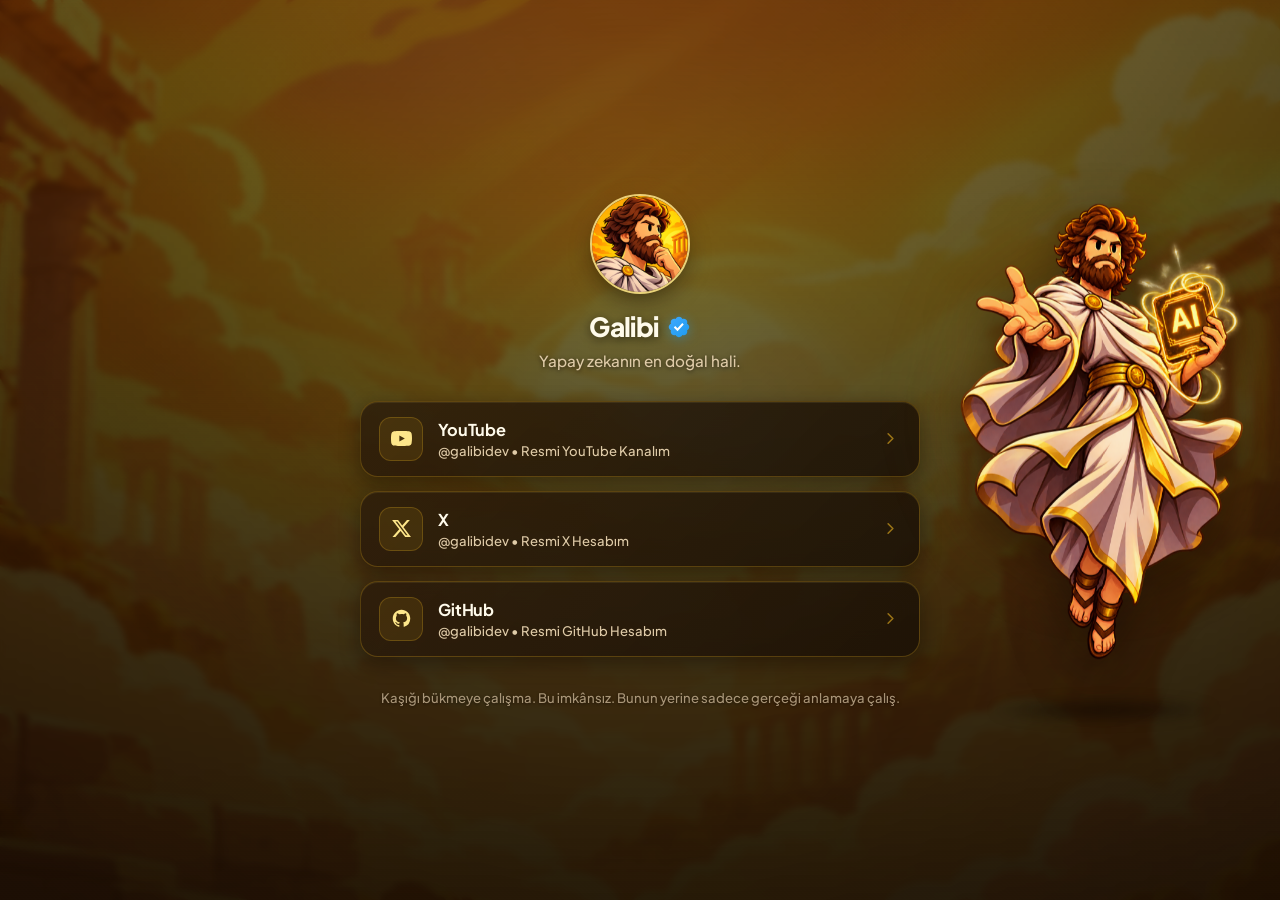
==== index.html @ 0550f0cf "Add files via upload" ====
<!DOCTYPE html>
<html lang="tr">
<head>
  <meta charset="UTF-8">
  <meta name="viewport" content="width=device-width, initial-scale=1.0">
  <title>Galibi AI | Bağlantılar</title>
  <meta name="description" content="Sosyal medya hesaplarım, projelerim ve tüm bağlantılarım.">
  <link rel="icon" type="image/png" href="fav.png">
  <link rel="apple-touch-icon" href="fav.png">
  <link rel="preconnect" href="https://fonts.googleapis.com">
  <link rel="preconnect" href="https://fonts.gstatic.com" crossorigin>
  <link href="https://fonts.googleapis.com/css2?family=Plus+Jakarta+Sans:wght@400;500;600;700;800&display=swap" rel="stylesheet">
  <link rel="stylesheet" href="style.css">
</head>
<body>
  <div class="bg-wrapper">
    <div class="bg-overlay"></div>
  </div>

  <main class="page-container">
    <aside class="mascot-section mascot-left" aria-hidden="true"></aside>

    <section class="links-section">
      <header class="profile-card">
        <div class="avatar-wrapper">
          <div class="avatar-glow"></div>
          <img src="logo-avatar.png" alt="Profil Fotoğrafı" class="avatar-img">
        </div>

        <h1 class="profile-name">
          Galibi
          <span class="verified-badge" role="img" aria-label="Onaylı hesap, evet ben onayladım :P" title="Onaylı hesap, evet ben onayladım :P">
            <svg viewBox="0 0 24 24" xmlns="http://www.w3.org/2000/svg" aria-hidden="true">
              <defs>
                <linearGradient id="verifiedGradient" x1="0" y1="0" x2="1" y2="1">
                  <stop offset="0%" stop-color="#3fa9ff"/>
                  <stop offset="100%" stop-color="#1d9bf0"/>
                </linearGradient>
              </defs>
              <path class="badge-shape" fill="url(#verifiedGradient)" d="M22.25 12c0-1.43-.88-2.67-2.19-3.34.46-1.39.2-2.9-.81-3.91s-2.52-1.27-3.91-.81c-.66-1.31-1.91-2.19-3.34-2.19s-2.67.88-3.33 2.19c-1.4-.46-2.91-.2-3.92.81s-1.26 2.52-.8 3.91c-1.31.67-2.2 1.91-2.2 3.34s.89 2.67 2.2 3.34c-.46 1.39-.21 2.9.8 3.91s2.52 1.26 3.91.81c.67 1.31 1.91 2.19 3.34 2.19s2.68-.88 3.34-2.19c1.39.45 2.9.2 3.91-.81s1.27-2.52.81-3.91c1.31-.67 2.19-1.91 2.19-3.34z"/>
              <path class="badge-check" fill="#ffffff" d="M10.54 16.2 6.8 12.46l1.41-1.42 2.26 2.26 4.8-5.23 1.47 1.36-6.2 6.77z"/>
            </svg>
          </span>
        </h1>

        <p class="profile-bio">Yapay zekanın en doğal hali.</p>
      </header>

      <nav class="links-container" aria-label="Sosyal Bağlantılar">
        <a href="https://youtube.com/@galibidev" target="_blank" rel="noopener noreferrer" class="link-card link-youtube">
          <div class="link-icon-box">
            <svg viewBox="0 0 24 24" fill="currentColor">
              <path d="M23.498 6.186a3.016 3.016 0 0 0-2.122-2.136C19.505 3.545 12 3.545 12 3.545s-7.505 0-9.377.505A3.017 3.017 0 0 0 .502 6.186C0 8.07 0 12 0 12s0 3.93.502 5.814a3.016 3.016 0 0 0 2.122 2.136c1.871.505 9.376.505 9.376.505s7.505 0 9.377-.505a3.015 3.015 0 0 0 2.122-2.136C24 15.93 24 12 24 12s0-3.93-.502-5.814zM9.545 15.568V8.432L15.818 12l-6.273 3.568z"/>
            </svg>
          </div>
          <div class="link-info">
            <span class="link-title">YouTube</span>
            <span class="link-subtitle">@galibidev • Resmi YouTube Kanalım</span>
          </div>
          <div class="link-arrow">
            <svg viewBox="0 0 24 24" fill="none" stroke="currentColor" stroke-width="2" stroke-linecap="round" stroke-linejoin="round">
              <polyline points="9 18 15 12 9 6"></polyline>
            </svg>
          </div>
        </a>

        <a href="https://x.com/galibidev" target="_blank" rel="noopener noreferrer" class="link-card link-x">
          <div class="link-icon-box">
            <svg viewBox="0 0 24 24" fill="currentColor">
              <path d="M18.244 2.25h3.308l-7.227 8.26 8.502 11.24H16.17l-5.214-6.817L4.99 21.75H1.68l7.73-8.835L1.254 2.25H8.08l4.713 6.231zm-1.161 17.52h1.833L7.084 4.126H5.117z"/>
            </svg>
          </div>
          <div class="link-info">
            <span class="link-title">X</span>
            <span class="link-subtitle">@galibidev • Resmi X Hesabım</span>
          </div>
          <div class="link-arrow">
            <svg viewBox="0 0 24 24" fill="none" stroke="currentColor" stroke-width="2" stroke-linecap="round" stroke-linejoin="round">
              <polyline points="9 18 15 12 9 6"></polyline>
            </svg>
          </div>
        </a>

        <a href="https://github.com/galibidev" target="_blank" rel="noopener noreferrer" class="link-card link-github">
          <div class="link-icon-box">
            <svg viewBox="0 0 24 24" fill="currentColor">
              <path fill-rule="evenodd" clip-rule="evenodd" d="M12 2C6.477 2 2 6.484 2 12.017c0 4.425 2.865 8.18 6.839 9.504.5.092.682-.217.682-.483 0-.237-.008-.868-.013-1.703-2.782.605-3.369-1.343-3.369-1.343-.454-1.158-1.11-1.466-1.11-1.466-.908-.62.069-.608.069-.608 1.003.07 1.53 1.032 1.53 1.032.892 1.53 2.341 1.088 2.91.832.092-.647.35-1.088.636-1.338-2.22-.253-4.555-1.113-4.555-4.951 0-1.093.39-1.988 1.029-2.688-.103-.253-.446-1.272.098-2.65 0 0 .84-.27 2.75 1.026A9.564 9.564 0 0112 6.844c.85.004 1.705.115 2.504.337 1.909-1.296 2.747-1.027 2.747-1.027.546 1.379.202 2.398.1 2.651.64.7 1.028 1.595 1.028 2.688 0 3.848-2.339 4.695-4.566 4.943.359.309.678.92.678 1.855 0 1.338-.012 2.419-.012 2.747 0 .268.18.58.688.482A10.019 10.019 0 0022 12.017C22 6.484 17.522 2 12 2z"/>
            </svg>
          </div>
          <div class="link-info">
            <span class="link-title">GitHub</span>
            <span class="link-subtitle">@galibidev • Resmi GitHub Hesabım</span>
          </div>
          <div class="link-arrow">
            <svg viewBox="0 0 24 24" fill="none" stroke="currentColor" stroke-width="2" stroke-linecap="round" stroke-linejoin="round">
              <polyline points="9 18 15 12 9 6"></polyline>
            </svg>
          </div>
        </a>
      </nav>

      <footer class="page-footer">
        <p>Kaşığı bükmeye çalışma. Bu imkânsız. Bunun yerine sadece gerçeği anlamaya çalış.</p>
      </footer>
    </section>

    <aside class="mascot-section mascot-right" aria-label="Maskot Karakter">
      <div class="mascot-container">
        <div class="mascot-aura"></div>
        <div class="mascot-floater">
          <img src="ikon.png" alt="Maskot Karakter" class="mascot-img">
        </div>
        <div class="mascot-shadow"></div>
      </div>
    </aside>
  </main>

  <script src="script.js"></script>
</body>
</html>
---- style.css ----
:root {
  --card-bg: linear-gradient(135deg, rgba(42, 26, 10, 0.78) 0%, rgba(26, 16, 6, 0.85) 100%);
  --card-bg-hover: linear-gradient(135deg, rgba(58, 36, 13, 0.86) 0%, rgba(36, 22, 8, 0.9) 100%);
  --card-border: rgba(251, 191, 36, 0.24);
  --card-border-hover: rgba(251, 191, 36, 0.5);
  --text-main: #fffbeb;
  --text-muted: #dfcba8;
  --text-dim: rgba(235, 213, 179, 0.65);
  --accent-gold: #fbbf24;
  --accent-gold-light: #fde68a;
  --font-family: 'Plus Jakarta Sans', -apple-system, BlinkMacSystemFont, "Segoe UI", Roboto, sans-serif;
  --radius-lg: 18px;
  --radius-md: 12px;
  --radius-full: 9999px;
  --transition-smooth: all 0.25s cubic-bezier(0.22, 1, 0.36, 1);
}

*, *::before, *::after {
  box-sizing: border-box;
  margin: 0;
  padding: 0;
}

body {
  font-family: var(--font-family);
  color: var(--text-main);
  background-color: #170d04;
  min-height: 100vh;
  overflow-x: hidden;
  position: relative;
  display: flex;
  flex-direction: column;
  -webkit-font-smoothing: antialiased;
}

.bg-wrapper {
  position: fixed;
  inset: 0;
  width: 100vw;
  height: 100vh;
  z-index: -2;
  background-image: url('background.png');
  background-size: cover;
  background-position: center center;
  background-repeat: no-repeat;
  transform: scale(1.02);
}

.bg-overlay {
  position: absolute;
  inset: 0;
  background: radial-gradient(circle at 50% 28%, rgba(28, 15, 4, 0.32) 0%, rgba(20, 11, 3, 0.72) 100%),
              linear-gradient(180deg, rgba(24, 13, 4, 0.22) 0%, rgba(16, 9, 2, 0.8) 100%);
  backdrop-filter: blur(3px);
  -webkit-backdrop-filter: blur(3px);
  z-index: -1;
}

.page-container {
  display: grid;
  grid-template-columns: minmax(0, 1fr) minmax(340px, 560px) minmax(0, 1fr);
  align-items: center;
  min-height: 100vh;
  max-width: 1560px;
  margin: 0 auto;
  padding: 40px 24px;
  gap: 32px;
  position: relative;
  z-index: 1;
}

.links-section {
  display: flex;
  flex-direction: column;
  align-items: center;
  width: 100%;
}

.profile-card {
  display: flex;
  flex-direction: column;
  align-items: center;
  text-align: center;
  margin-bottom: 28px;
  width: 100%;
}

.avatar-wrapper {
  position: relative;
  width: 100px;
  height: 100px;
  margin-bottom: 16px;
}

.avatar-glow {
  position: absolute;
  inset: -4px;
  background: radial-gradient(circle, rgba(253, 224, 140, 0.5) 0%, rgba(245, 158, 11, 0.22) 55%, transparent 75%);
  border-radius: var(--radius-full);
  filter: blur(10px);
  opacity: 0.5;
  animation: pulseGlow 5s ease-in-out infinite alternate;
}

.avatar-img {
  display: block;
  width: 100%;
  height: 100%;
  border-radius: var(--radius-full);
  object-fit: cover;
  object-position: center;
  position: relative;
  z-index: 2;
  border: 2.5px solid rgba(253, 230, 138, 0.85);
  box-shadow: 0 8px 22px -4px rgba(15, 8, 2, 0.6);
}

.profile-name {
  font-size: 1.65rem;
  font-weight: 800;
  letter-spacing: -0.02em;
  color: var(--text-main);
  display: flex;
  align-items: center;
  gap: 8px;
  margin-bottom: 6px;
  text-shadow: 0 2px 10px rgba(15, 8, 2, 0.6);
}

.verified-badge {
  display: inline-flex;
  width: 24px;
  height: 24px;
  flex-shrink: 0;
  filter: drop-shadow(0 2px 6px rgba(29, 155, 240, 0.4));
}

.verified-badge svg {
  width: 100%;
  height: 100%;
  overflow: visible;
}

.verified-badge .badge-shape {
  transform-box: fill-box;
  transform-origin: center;
  animation: badgeSpin 6s linear infinite;
}

.verified-badge .badge-check {
  transform-box: view-box;
  transform-origin: 12px 12px;
  animation: badgeCheckPulse 3s ease-in-out infinite;
}

.verified-badge:hover .badge-shape {
  animation-duration: 1.5s;
}

@keyframes badgeSpin {
  from { transform: rotate(0deg); }
  to   { transform: rotate(360deg); }
}

@keyframes badgeCheckPulse {
  0%, 70%, 100% { transform: scale(1); }
  80%           { transform: scale(1.12); }
  90%           { transform: scale(0.96); }
}

.profile-bio {
  font-size: 0.95rem;
  color: var(--text-muted);
  max-width: 440px;
  line-height: 1.55;
  font-weight: 500;
  text-shadow: 0 1px 4px rgba(15, 8, 2, 0.65);
}

.links-container {
  display: flex;
  flex-direction: column;
  gap: 14px;
  width: 100%;
}

.link-card {
  position: relative;
  display: flex;
  align-items: center;
  padding: 15px 18px;
  background: var(--card-bg);
  border: 1px solid var(--card-border);
  border-radius: var(--radius-lg);
  backdrop-filter: blur(12px);
  -webkit-backdrop-filter: blur(12px);
  text-decoration: none;
  color: inherit;
  transition: var(--transition-smooth);
  box-shadow: 0 6px 20px rgba(15, 8, 2, 0.42), inset 0 1px 0 rgba(254, 240, 138, 0.08);
}

.link-card:hover {
  transform: translateY(-2px);
  background: var(--card-bg-hover);
  border-color: var(--card-border-hover);
  box-shadow: 0 10px 24px rgba(15, 8, 2, 0.5), 0 0 14px rgba(245, 158, 11, 0.14), inset 0 1px 0 rgba(254, 240, 138, 0.15);
}

.link-card:active {
  transform: translateY(0);
}

.link-icon-box {
  width: 44px;
  height: 44px;
  border-radius: var(--radius-md);
  background: rgba(251, 191, 36, 0.1);
  border: 1px solid rgba(251, 191, 36, 0.22);
  color: var(--accent-gold-light);
  display: flex;
  align-items: center;
  justify-content: center;
  flex-shrink: 0;
  margin-right: 15px;
  transition: var(--transition-smooth);
}

.link-icon-box svg {
  width: 21px;
  height: 21px;
  transition: var(--transition-smooth);
}

.link-card:hover .link-icon-box {
  background: rgba(251, 191, 36, 0.18);
  border-color: rgba(251, 191, 36, 0.42);
  color: #fef08a;
}

.link-info {
  display: flex;
  flex-direction: column;
  flex-grow: 1;
  min-width: 0;
}

.link-title {
  font-size: 1.02rem;
  font-weight: 700;
  color: var(--text-main);
  letter-spacing: -0.01em;
  margin-bottom: 2px;
}

.link-subtitle {
  font-size: 0.82rem;
  color: var(--text-muted);
  white-space: nowrap;
  overflow: hidden;
  text-overflow: ellipsis;
  font-weight: 500;
}

.link-arrow {
  width: 22px;
  height: 22px;
  display: flex;
  align-items: center;
  justify-content: center;
  color: rgba(251, 191, 36, 0.55);
  transition: var(--transition-smooth);
  flex-shrink: 0;
  margin-left: 10px;
}

.link-arrow svg {
  width: 19px;
  height: 19px;
}

.link-card:hover .link-arrow {
  color: var(--accent-gold-light);
  transform: translateX(3px);
}

.page-footer {
  margin-top: 32px;
  text-align: center;
  font-size: 0.82rem;
  color: var(--text-dim);
  font-weight: 500;
  text-shadow: 0 1px 3px rgba(15, 8, 2, 0.6);
}

.mascot-section {
  --mascot-h: min(510px, 68vh);
  display: flex;
  justify-content: center;
  align-items: center;
  position: relative;
  width: 100%;
}

.mascot-container {
  position: relative;
  display: flex;
  flex-direction: column;
  align-items: center;
  justify-content: center;
  cursor: grab;
  user-select: none;
  -webkit-user-select: none;
}

.mascot-container:active {
  cursor: grabbing;
}

.mascot-aura {
  position: absolute;
  top: 42%;
  left: 50%;
  transform: translate(-50%, -50%);
  width: 320px;
  height: 420px;
  background: radial-gradient(circle, rgba(251, 191, 36, 0.22) 0%, rgba(217, 119, 6, 0.12) 48%, transparent 72%);
  border-radius: 50%;
  filter: blur(36px);
  pointer-events: none;
  animation: auraBreathe 5s ease-in-out infinite alternate;
}

.mascot-floater {
  position: relative;
  z-index: 2;
  will-change: transform;
  animation: smoothFloat 4.8s cubic-bezier(0.45, 0.05, 0.55, 0.95) infinite;
  transform-origin: center bottom;
}

.mascot-img {
  display: block;
  height: var(--mascot-h);
  width: auto;
  max-width: 100%;
  object-fit: contain;
  filter: drop-shadow(0 15px 25px rgba(15, 8, 2, 0.55));
  transition: transform 0.2s ease-out, filter 0.3s ease;
  pointer-events: auto;
}

.mascot-shadow {
  position: relative;
  margin-top: 10px;
  width: 220px;
  height: 24px;
  background: radial-gradient(ellipse at center, rgba(15, 8, 2, 0.65) 0%, rgba(15, 8, 2, 0.3) 50%, transparent 75%);
  border-radius: 50%;
  filter: blur(6px);
  pointer-events: none;
  animation: dynamicShadow 4.8s cubic-bezier(0.45, 0.05, 0.55, 0.95) infinite;
}

@keyframes smoothFloat {
  0% {
    transform: translateY(0px) rotate(0deg);
  }
  25% {
    transform: translateY(-16px) rotate(1deg);
  }
  50% {
    transform: translateY(-28px) rotate(0deg);
  }
  75% {
    transform: translateY(-14px) rotate(-1deg);
  }
  100% {
    transform: translateY(0px) rotate(0deg);
  }
}

@keyframes dynamicShadow {
  0% {
    transform: scale(1);
    opacity: 0.75;
  }
  50% {
    transform: scale(0.68);
    opacity: 0.32;
  }
  100% {
    transform: scale(1);
    opacity: 0.75;
  }
}

@keyframes pulseGlow {
  0% {
    opacity: 0.35;
    transform: scale(0.98);
  }
  100% {
    opacity: 0.6;
    transform: scale(1.04);
  }
}

@keyframes auraBreathe {
  0% {
    transform: translate(-50%, -50%) scale(0.92);
    opacity: 0.55;
  }
  100% {
    transform: translate(-50%, -50%) scale(1.1);
    opacity: 0.85;
  }
}

@media (max-width: 1200px) {
  .page-container {
    grid-template-columns: minmax(0, 1fr) minmax(320px, 500px) minmax(0, 1fr);
    gap: 24px;
  }

  .mascot-section {
    --mascot-h: min(360px, 50vh);
  }

  .mascot-shadow {
    width: 160px;
  }
}

@media (max-width: 860px) {
  .page-container {
    grid-template-columns: minmax(0, 1fr);
    max-width: 540px;
    padding: 40px 18px 30px;
    gap: 0;
  }

  .mascot-section {
    display: none;
  }

  .profile-name {
    font-size: 1.45rem;
  }

  .avatar-wrapper {
    width: 96px;
    height: 96px;
  }

  .link-card {
    padding: 14px 16px;
  }

  .link-icon-box {
    width: 40px;
    height: 40px;
    margin-right: 12px;
  }

  .link-icon-box svg {
    width: 20px;
    height: 20px;
  }

  .link-title {
    font-size: 0.98rem;
  }

  .link-subtitle {
    font-size: 0.78rem;
  }
}
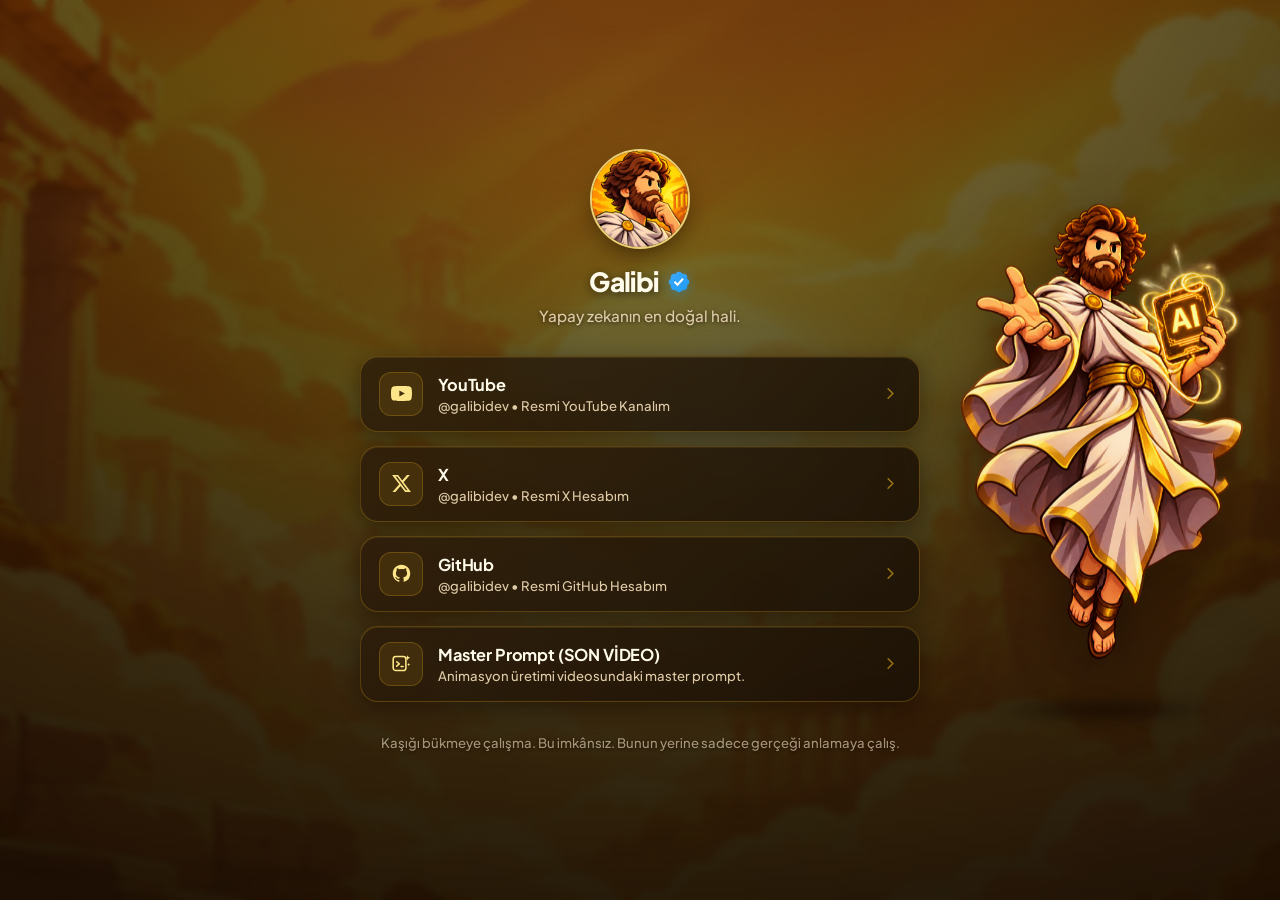
==== commit e1a011e8: "Update index.html" ====
--- a/index.html
+++ b/index.html
@@ -97,6 +97,28 @@
             </svg>
           </div>
         </a>
+
+        <a href="https://galibi.dev/prompt.html" target="_blank" rel="noopener noreferrer" class="link-card link-github">
+          <div class="link-icon-box">
+            <!-- Master Prompt ikonu: komut penceresi + kıvılcım -->
+            <svg viewBox="0 0 24 24" fill="none" stroke="currentColor" stroke-width="1.8" stroke-linecap="round" stroke-linejoin="round" aria-hidden="true">
+              <rect x="2.5" y="4" width="14.5" height="16" rx="3"></rect>
+              <polyline points="6.5 10 9.5 12.5 6.5 15"></polyline>
+              <line x1="11.5" y1="15.5" x2="13.8" y2="15.5"></line>
+              <path d="M19 2.5l.9 2.1 2.1.9-2.1.9-.9 2.1-.9-2.1-2.1-.9 2.1-.9z" fill="currentColor" stroke="none"></path>
+              <path d="M20.2 11.5l.55 1.2 1.2.55-1.2.55-.55 1.2-.55-1.2-1.2-.55 1.2-.55z" fill="currentColor" stroke="none"></path>
+            </svg>
+          </div>
+          <div class="link-info">
+            <span class="link-title">Master Prompt (SON VİDEO)</span>
+            <span class="link-subtitle">Animasyon üretimi videosundaki master prompt.</span>
+          </div>
+          <div class="link-arrow">
+            <svg viewBox="0 0 24 24" fill="none" stroke="currentColor" stroke-width="2" stroke-linecap="round" stroke-linejoin="round">
+              <polyline points="9 18 15 12 9 6"></polyline>
+            </svg>
+          </div>
+        </a>
       </nav>
 
       <footer class="page-footer">
